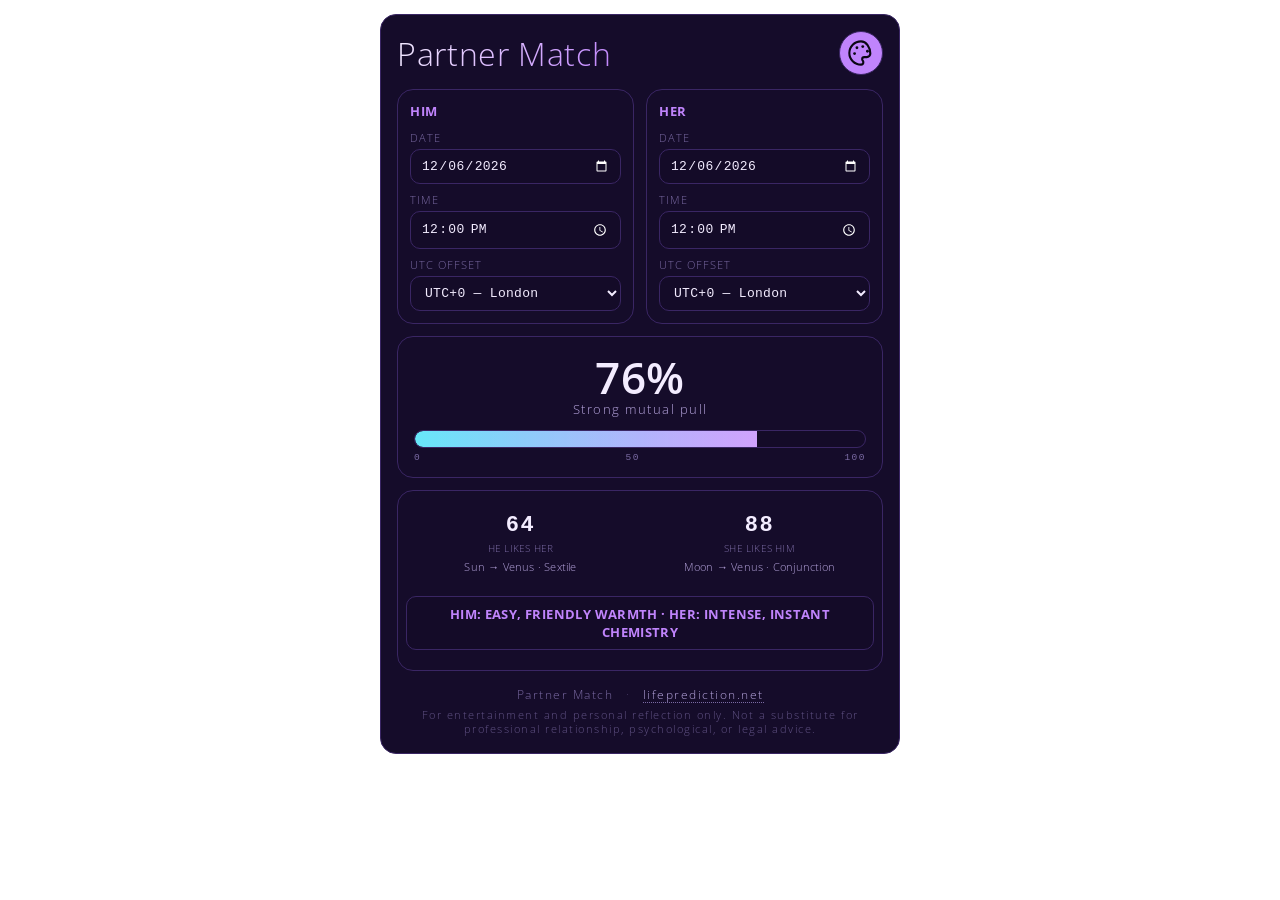
==== partner-match.html @ 5472e733 "Add files via upload" ====
<!doctype html>
<html lang="en">
<head>
<meta charset="utf-8">
<meta name="viewport" content="width=device-width, initial-scale=1">
<title>Partner Match</title>

<!-- Shared Pluto visual system, per STYLE-GUIDE.md -->
<link rel="preconnect" href="https://fonts.googleapis.com">
<link href="https://fonts.googleapis.com/css2?family=Open+Sans:wght@300;400;600&display=swap" rel="stylesheet">
<link rel="stylesheet" href="https://sanjupaison.github.io/pluto-phases-meter/pluto-style.css">

<style>
  /* ---- widget-specific bits not covered by pluto-style.css ---- */
  .pm-row{ display:flex; gap:10px; margin-bottom:8px; }
  .pm-row:last-child{ margin-bottom:0; }
  .pm-field{ flex:1; min-width:0; }
  .pm-field label{
    display:block; font-size:11px; color:var(--text-faint);
    text-transform:uppercase; letter-spacing:1px; margin-bottom:4px;
  }
  .pm-field input[type="date"], .pm-field input[type="time"], .pm-field select{
    width:100%; font-family:var(--font-mono); font-size:13px; letter-spacing:.3px;
    padding:8px 10px; border:1px solid var(--card-border); border-radius:var(--radius-sm);
    background:var(--bg-1); color:var(--text-hi); color-scheme:dark;
  }
  .pm-field input:focus, .pm-field select:focus{ outline:2px solid var(--accent); outline-offset:1px; }
  .pm-person-label{
    font-size:13px; font-weight:700; letter-spacing:.5px; color:var(--accent);
    text-transform:uppercase; margin:0 0 10px;
  }
  .pm-two-col{ display:grid; grid-template-columns:1fr 1fr; gap:12px; }
  @media (max-width:420px){ .pm-two-col{ grid-template-columns:1fr; } }

  .pm-bd-grid{ display:grid; grid-template-columns:1fr 1fr; gap:10px; }
  .pm-bd-grid .bd-item{ padding:10px 6px; }
  .pm-bd-grid .bd-num{ font-size:22px; }
  .pm-bd-grid .bd-label{ font-size:9.5px; margin-top:4px; }
  .pm-bd-sub{ font-size:11px; color:var(--text-lo); margin-top:4px; letter-spacing:.2px; }

  .pm-error{
    margin-top:8px; padding:8px 12px; border-radius:var(--radius-sm); font-size:12.5px;
    background:var(--bg-1); color:var(--text-lo); border:1px solid var(--card-border); text-align:center;
  }
</style>
</head>
<body data-theme="space">

<div class="app" id="pm-root">

  <header>
    <div class="title-block"><h1>Partner Match</h1></div>
    <div class="header-right">
      <button type="button" class="header-refresh-btn" id="pm-theme-btn" title="Change theme" aria-label="Change theme">
        <svg viewBox="0 0 24 24" fill="none" stroke="currentColor" stroke-width="1.8" stroke-linecap="round" stroke-linejoin="round">
          <circle cx="13.5" cy="6.5" r="1.2" fill="currentColor" stroke="none"/>
          <circle cx="17.5" cy="10.5" r="1.2" fill="currentColor" stroke="none"/>
          <circle cx="8.5" cy="7.5" r="1.2" fill="currentColor" stroke="none"/>
          <circle cx="6.5" cy="12.5" r="1.2" fill="currentColor" stroke="none"/>
          <path d="M12 2a10 10 0 1 0 0 20c1.4 0 2-1 2-2 0-.6-.2-1-.5-1.4-.3-.4-.5-.8-.5-1.3 0-1 .8-1.8 1.8-1.8H17a3 3 0 0 0 3-3c0-5.5-3.6-10.5-8-10.5z"/>
        </svg>
      </button>
    </div>
  </header>

  <!-- theme picker -->
  <div class="collapsible-panel" id="pm-theme-panel">
    <div class="theme-grid">
      <button type="button" class="theme-swatch" data-theme="space" style="--dot-color:#c084fc" title="Space"></button>
      <button type="button" class="theme-swatch" data-theme="dashboard" style="--dot-color:#7dd3fc" title="Dashboard"></button>
      <button type="button" class="theme-swatch" data-theme="celestial" style="--dot-color:#e7c368" title="Celestial"></button>
      <button type="button" class="theme-swatch" data-theme="synth" style="--dot-color:#ff5fc4" title="Synth"></button>
    </div>
  </div>

  <!-- birth details -->
  <div class="pm-two-col">
    <div class="zodiac-card">
      <p class="pm-person-label">Him</p>
      <div class="pm-row">
        <div class="pm-field">
          <label for="pm-m-date">Date</label>
          <input type="date" id="pm-m-date" min="1900-01-01" max="2060-12-31">
        </div>
      </div>
      <div class="pm-row">
        <div class="pm-field">
          <label for="pm-m-time">Time</label>
          <input type="time" id="pm-m-time">
        </div>
      </div>
      <div class="pm-row">
        <div class="pm-field">
          <label for="pm-m-utc">UTC offset</label>
          <select id="pm-m-utc"></select>
        </div>
      </div>
    </div>

    <div class="zodiac-card">
      <p class="pm-person-label">Her</p>
      <div class="pm-row">
        <div class="pm-field">
          <label for="pm-f-date">Date</label>
          <input type="date" id="pm-f-date" min="1900-01-01" max="2060-12-31">
        </div>
      </div>
      <div class="pm-row">
        <div class="pm-field">
          <label for="pm-f-time">Time</label>
          <input type="time" id="pm-f-time">
        </div>
      </div>
      <div class="pm-row">
        <div class="pm-field">
          <label for="pm-f-utc">UTC offset</label>
          <select id="pm-f-utc"></select>
        </div>
      </div>
    </div>
  </div>

  <div class="pm-error" id="pm-error" style="display:none;"></div>

  <!-- overall meter -->
  <div class="meter-card">
    <div class="meter-pct" id="pm-pct">--%</div>
    <div class="meter-status" id="pm-status">Enter both birth times to see a reading</div>
    <div class="meter-track">
      <div class="meter-fill" id="pm-fill" style="background:linear-gradient(90deg, var(--accent-2), var(--accent));"></div>
    </div>
    <div class="meter-scale"><span>0</span><span>50</span><span>100</span></div>
  </div>

  <!-- breakdown -->
  <div class="breakdown-card">
    <div class="pm-bd-grid">
      <div class="bd-item" id="pm-bd-1">
        <div class="bd-num">--</div>
        <div class="bd-label">He likes her</div>
        <div class="pm-bd-sub" id="pm-bd-1-sub">Sun &middot; Venus</div>
      </div>
      <div class="bd-item" id="pm-bd-2">
        <div class="bd-num">--</div>
        <div class="bd-label">She likes him</div>
        <div class="pm-bd-sub" id="pm-bd-2-sub">Moon &middot; Venus</div>
      </div>
    </div>
    <div class="hint-box" id="pm-hint" style="margin-top:10px;">Fill in both birth times</div>
  </div>

  <footer>
    <span>Partner Match</span>
    <span class="sep">&middot;</span>
    <a href="https://lifeprediction.net" target="_blank" rel="noopener">lifeprediction.net</a>
    <div class="disclaimer-line">For entertainment and personal reflection only. Not a substitute for professional relationship, psychological, or legal advice.</div>
  </footer>

</div>

<script>
(function () {
  "use strict";

  /* ===================================================================
     Astronomy — same low-precision formulas as astro-engine.js
     (Julian Day, Sun, Moon, and Venus geocentric ecliptic longitude).
     Only Sun/Moon/Venus are needed here, so outer planets, the
     ascendant, and location input are omitted entirely.
     =================================================================== */
  function toRad(d){ return d * Math.PI / 180; }
  function toDeg(r){ return r * 180 / Math.PI; }
  function norm360(x){ x = x % 360; if (x < 0) x += 360; return x; }

  function julianDay(y, m, d, hourUT) {
    if (m <= 2) { y -= 1; m += 12; }
    var A = Math.floor(y / 100);
    var B = 2 - A + Math.floor(A / 4);
    var JD0 = Math.floor(365.25 * (y + 4716)) + Math.floor(30.6001 * (m + 1)) + d + B - 1524.5;
    return JD0 + hourUT / 24;
  }

  function sunLongitude(jd) {
    var T = (jd - 2451545.0) / 36525;
    var L0 = norm360(280.46646 + 36000.76983 * T + 0.0003032 * T * T);
    var M = norm360(357.52911 + 35999.05029 * T - 0.0001537 * T * T);
    var Mr = toRad(M);
    var C = (1.914602 - 0.004817 * T - 0.000014 * T * T) * Math.sin(Mr)
      + (0.019993 - 0.000101 * T) * Math.sin(2 * Mr)
      + 0.000289 * Math.sin(3 * Mr);
    return norm360(L0 + C);
  }

  function moonLongitude(jd) {
    var T = (jd - 2451545.0) / 36525;
    var Lp = norm360(218.3164477 + 481267.88123421 * T);
    var D = norm360(297.8501921 + 445267.1114034 * T);
    var M = norm360(357.5291092 + 35999.0502909 * T);
    var Mp = norm360(134.9633964 + 477198.8675055 * T);
    var F = norm360(93.2720950 + 483202.0175233 * T);
    var Dr = toRad(D), Mr = toRad(M), Mpr = toRad(Mp), Fr = toRad(F);
    var dl = 6.289 * Math.sin(Mpr)
      - 1.274 * Math.sin(2 * Dr - Mpr)
      + 0.658 * Math.sin(2 * Dr)
      - 0.186 * Math.sin(Mr)
      - 0.059 * Math.sin(2 * Dr - 2 * Mpr)
      - 0.057 * Math.sin(2 * Dr - Mr - Mpr)
      + 0.053 * Math.sin(2 * Dr + Mpr)
      + 0.046 * Math.sin(2 * Dr - Mr)
      + 0.041 * Math.sin(Mpr - Mr)
      - 0.035 * Math.sin(Dr)
      - 0.031 * Math.sin(Mpr + Mr)
      - 0.015 * Math.sin(2 * Fr - 2 * Dr)
      + 0.011 * Math.sin(Mpr - 4 * Dr);
    return norm360(Lp + dl);
  }

  var ELEMENTS = {
    venus: { a: [0.72333566, 0.00000390], e: [0.00677672, -0.00004107], I: [3.39467605, -0.00078890], L: [181.97909950, 58517.81538729], peri: [131.60246718, 0.00268329], node: [76.67984255, -0.27769418] },
    earth: { a: [1.00000261, 0.00000562], e: [0.01671123, -0.00004392], I: [-0.00001531, -0.01294668], L: [100.46457166, 35999.37244981], peri: [102.93768193, 0.32327364], node: [0.0, 0.0] }
  };

  function keplerSolve(Mdeg, e) {
    var M = Mdeg % 360; if (M > 180) M -= 360; if (M < -180) M += 360;
    var Mrad = toRad(M);
    var E = Mrad;
    for (var i = 0; i < 12; i++) {
      var dE = (E - e * Math.sin(E) - Mrad) / (1 - e * Math.cos(E));
      E -= dE;
      if (Math.abs(dE) < 1e-9) break;
    }
    return E;
  }

  function heliocentricXYZ(elem, T) {
    var a = elem.a[0] + elem.a[1] * T;
    var e = elem.e[0] + elem.e[1] * T;
    var I = toRad(elem.I[0] + elem.I[1] * T);
    var L = norm360(elem.L[0] + elem.L[1] * T);
    var peri = norm360(elem.peri[0] + elem.peri[1] * T);
    var node = norm360(elem.node[0] + elem.node[1] * T);
    var w = toRad(norm360(peri - node));
    var Om = toRad(node);
    var M = norm360(L - peri);
    var E = keplerSolve(M, e);
    var xp = a * (Math.cos(E) - e);
    var yp = a * Math.sqrt(1 - e * e) * Math.sin(E);
    var cw = Math.cos(w), sw = Math.sin(w), cO = Math.cos(Om), sO = Math.sin(Om), cI = Math.cos(I), sI = Math.sin(I);
    var x = (cw * cO - sw * sO * cI) * xp + (-sw * cO - cw * sO * cI) * yp;
    var y = (cw * sO + sw * cO * cI) * xp + (-sw * sO + cw * cO * cI) * yp;
    return { x: x, y: y };
  }

  function venusLongitude(jd) {
    var T = (jd - 2451545.0) / 36525;
    var p = heliocentricXYZ(ELEMENTS.venus, T);
    var e = heliocentricXYZ(ELEMENTS.earth, T);
    var x = p.x - e.x, y = p.y - e.y;
    var lon = toDeg(Math.atan2(y, x));
    lon += 1.3970 * T;
    return norm360(lon);
  }

  function angularDiff(a, b) {
    var d = Math.abs(a - b) % 360;
    if (d > 180) d = 360 - d;
    return d;
  }

  /* ===================================================================
     Aspect scoring — Conjunct 100, Sextile 50, Square 0, Trine 75,
     Opposite 0, linearly ramped between each anchor angle.
     =================================================================== */
  var ANCHORS = [
    { angle: 0,   pct: 100, name: "Conjunction" },
    { angle: 60,  pct: 50,  name: "Sextile" },
    { angle: 90,  pct: 0,   name: "Square" },
    { angle: 120, pct: 75,  name: "Trine" },
    { angle: 180, pct: 0,   name: "Opposition" }
  ];
  // midpoints between anchor angles, used to label a diff with its
  // nearest named aspect for display purposes
  var LABEL_BOUNDS = [30, 75, 105, 150];

  function aspectPercent(diff) {
    for (var i = 0; i < ANCHORS.length - 1; i++) {
      var a = ANCHORS[i], b = ANCHORS[i + 1];
      if (diff >= a.angle && diff <= b.angle) {
        var t = (diff - a.angle) / (b.angle - a.angle);
        return a.pct + t * (b.pct - a.pct);
      }
    }
    return 0;
  }

  function aspectLabel(diff) {
    if (diff < LABEL_BOUNDS[0]) return ANCHORS[0].name;
    if (diff < LABEL_BOUNDS[1]) return ANCHORS[1].name;
    if (diff < LABEL_BOUNDS[2]) return ANCHORS[2].name;
    if (diff < LABEL_BOUNDS[3]) return ANCHORS[3].name;
    return ANCHORS[4].name;
  }

  var ASPECT_BLURB = {
    Conjunction: "intense, instant chemistry",
    Sextile: "easy, friendly warmth",
    Square: "friction and tension",
    Trine: "natural, flowing harmony",
    Opposition: "magnetic but polarizing pull"
  };

  /* ===================================================================
     UI wiring
     =================================================================== */
  var OFFSETS = [
    { v: -12, city: "Baker Island" }, { v: -11, city: "Pago Pago" }, { v: -10, city: "Honolulu" },
    { v: -9.5, city: "Marquesas Islands" }, { v: -9, city: "Anchorage" }, { v: -8, city: "Los Angeles" },
    { v: -7, city: "Denver" }, { v: -6, city: "Chicago" }, { v: -5, city: "New York" },
    { v: -4.5, city: "Caracas (historic)" }, { v: -4, city: "Santiago" }, { v: -3.5, city: "St. John's" },
    { v: -3, city: "S\u00e3o Paulo" }, { v: -2, city: "South Georgia" }, { v: -1, city: "Azores" },
    { v: 0, city: "London" }, { v: 1, city: "Paris" }, { v: 2, city: "Cairo" }, { v: 3, city: "Istanbul" },
    { v: 3.5, city: "Tehran" }, { v: 4, city: "Dubai" }, { v: 4.5, city: "Kabul" }, { v: 5, city: "Karachi" },
    { v: 5.5, city: "Delhi" }, { v: 5.75, city: "Kathmandu" }, { v: 6, city: "Dhaka" }, { v: 6.5, city: "Yangon" },
    { v: 7, city: "Bangkok" }, { v: 8, city: "Hong Kong" }, { v: 8.75, city: "Eucla" }, { v: 9, city: "Tokyo" },
    { v: 9.5, city: "Adelaide" }, { v: 10, city: "Sydney" }, { v: 10.5, city: "Lord Howe Island" },
    { v: 11, city: "Honiara" }, { v: 12, city: "Auckland" }, { v: 12.75, city: "Chatham Islands" },
    { v: 13, city: "Apia" }, { v: 14, city: "Kiritimati" }
  ];

  var mDate = document.getElementById("pm-m-date");
  var mTime = document.getElementById("pm-m-time");
  var mUtc = document.getElementById("pm-m-utc");
  var fDate = document.getElementById("pm-f-date");
  var fTime = document.getElementById("pm-f-time");
  var fUtc = document.getElementById("pm-f-utc");
  var errorEl = document.getElementById("pm-error");
  var pctEl = document.getElementById("pm-pct");
  var statusEl = document.getElementById("pm-status");
  var fillEl = document.getElementById("pm-fill");
  var bd1 = document.getElementById("pm-bd-1");
  var bd2 = document.getElementById("pm-bd-2");
  var bd1sub = document.getElementById("pm-bd-1-sub");
  var bd2sub = document.getElementById("pm-bd-2-sub");
  var hintEl = document.getElementById("pm-hint");

  var now = new Date();
  function pad(n) { return n < 10 ? "0" + n : "" + n; }
  var todayStr = now.getFullYear() + "-" + pad(now.getMonth() + 1) + "-" + pad(now.getDate());
  var localOffset = -now.getTimezoneOffset() / 60;
  var closestOffset = OFFSETS.reduce(function (a, b) {
    return Math.abs(b.v - localOffset) < Math.abs(a.v - localOffset) ? b : a;
  }).v;

  [mUtc, fUtc].forEach(function (sel) {
    OFFSETS.forEach(function (o) {
      var opt = document.createElement("option");
      opt.value = o.v;
      opt.textContent = "UTC" + (o.v >= 0 ? "+" : "") + o.v + " \u2014 " + o.city;
      if (o.v === closestOffset) opt.selected = true;
      sel.appendChild(opt);
    });
  });
  mDate.value = todayStr; fDate.value = todayStr;
  mTime.value = "12:00"; fTime.value = "12:00";

  function showError(msg) { errorEl.textContent = msg; errorEl.style.display = "block"; }
  function clearError() { errorEl.style.display = "none"; errorEl.textContent = ""; }

  function jdFor(dateVal, timeVal, utcOffset) {
    var bParts = dateVal.split("-").map(Number);
    var tParts = timeVal.split(":").map(Number);
    var utHour = tParts[0] + tParts[1] / 60 - utcOffset;
    return julianDay(bParts[0], bParts[1], bParts[2], utHour);
  }

  function renderBdItem(el, subEl, pct, label, subtext) {
    el.querySelector(".bd-num").textContent = Math.round(pct);
    subEl.textContent = subtext + " \u00b7 " + label;
    el.classList.toggle("penalty", pct < 25);
  }

  function tryCompute() {
    clearError();
    if (!mDate.value || !mTime.value || !fDate.value || !fTime.value) {
      statusEl.textContent = "Enter both birth times to see a reading";
      return;
    }
    try {
      var jdM = jdFor(mDate.value, mTime.value, parseFloat(mUtc.value));
      var jdF = jdFor(fDate.value, fTime.value, parseFloat(fUtc.value));

      var maleSun = sunLongitude(jdM);
      var maleVenus = venusLongitude(jdM);
      var femaleMoon = moonLongitude(jdF);
      var femaleVenus = venusLongitude(jdF);

      var diffHeLikesHer = angularDiff(maleSun, femaleVenus);
      var pctHeLikesHer = aspectPercent(diffHeLikesHer);
      var labelHeLikesHer = aspectLabel(diffHeLikesHer);

      var diffSheLikesHim = angularDiff(femaleMoon, maleVenus);
      var pctSheLikesHim = aspectPercent(diffSheLikesHim);
      var labelSheLikesHim = aspectLabel(diffSheLikesHim);

      var overall = Math.round((pctHeLikesHer + pctSheLikesHim) / 2);

      pctEl.textContent = overall + "%";
      fillEl.style.width = overall + "%";

      var statusWord = overall >= 70 ? "Strong mutual pull"
        : overall >= 40 ? "Mixed, workable signals"
        : "Real friction to navigate";
      statusEl.textContent = statusWord;

      renderBdItem(bd1, bd1sub, pctHeLikesHer, labelHeLikesHer, "Sun \u2192 Venus");
      renderBdItem(bd2, bd2sub, pctSheLikesHim, labelSheLikesHim, "Moon \u2192 Venus");

      hintEl.textContent = "Him: " + ASPECT_BLURB[labelHeLikesHer] + "  \u00b7  Her: " + ASPECT_BLURB[labelSheLikesHim];
    } catch (err) {
      showError(err.message || "Something went wrong computing this reading.");
    }
  }

  [mDate, mTime, mUtc, fDate, fTime, fUtc].forEach(function (el) {
    el.addEventListener("change", tryCompute);
  });

  // theme picker
  var themeBtn = document.getElementById("pm-theme-btn");
  var themePanel = document.getElementById("pm-theme-panel");
  var swatches = document.querySelectorAll(".theme-swatch");
  themeBtn.addEventListener("click", function () {
    themePanel.classList.toggle("open");
  });
  function setTheme(t) {
    document.body.setAttribute("data-theme", t);
    swatches.forEach(function (s) { s.classList.toggle("active", s.getAttribute("data-theme") === t); });
  }
  swatches.forEach(function (s) {
    s.addEventListener("click", function () { setTheme(s.getAttribute("data-theme")); });
  });
  setTheme("space");

  tryCompute();
})();
</script>
</body>
</html>
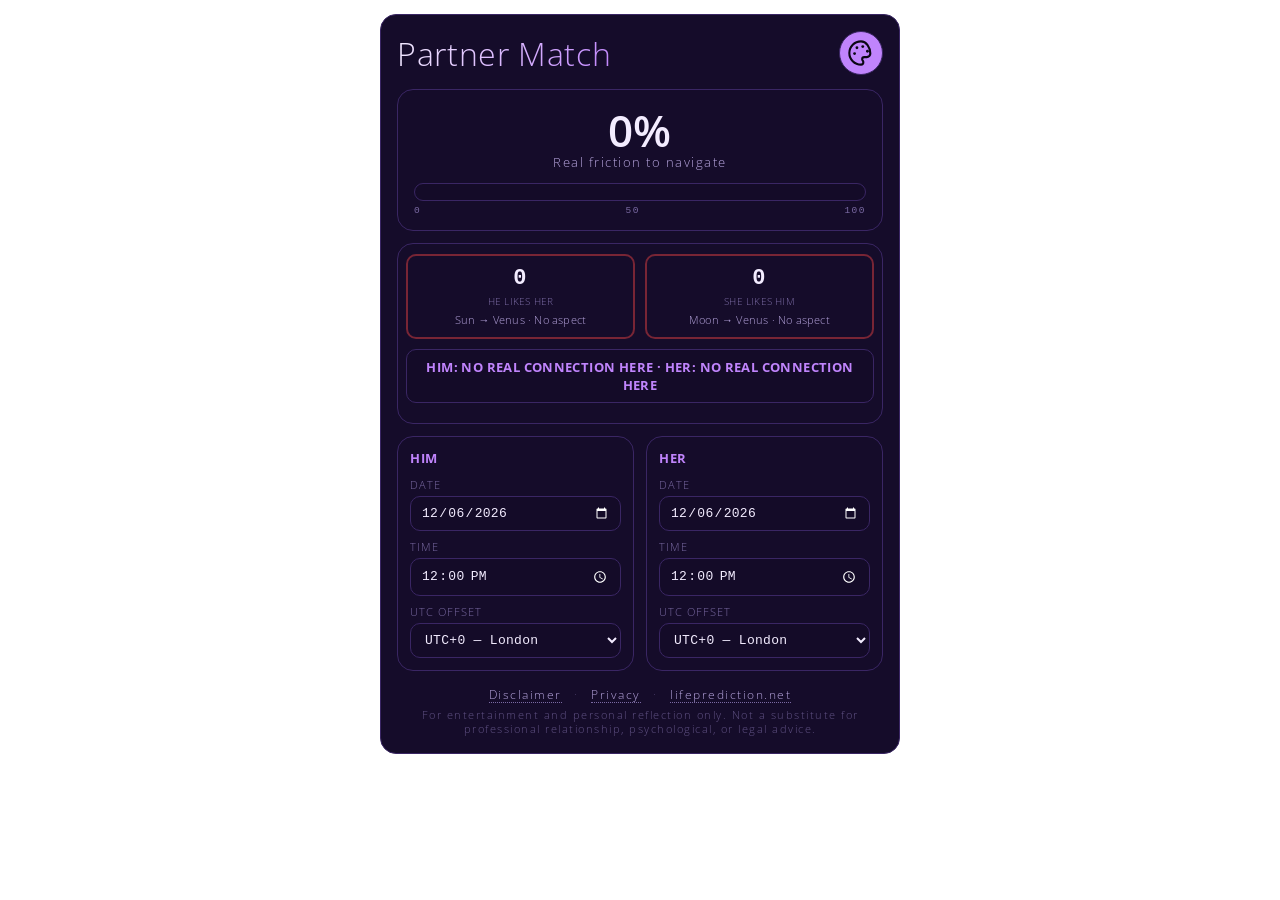
==== commit bfd34f88: "Add files via upload" ====
--- a/partner-match.html
+++ b/partner-match.html
@@ -73,53 +73,6 @@
     </div>
   </div>
 
-  <!-- birth details -->
-  <div class="pm-two-col">
-    <div class="zodiac-card">
-      <p class="pm-person-label">Him</p>
-      <div class="pm-row">
-        <div class="pm-field">
-          <label for="pm-m-date">Date</label>
-          <input type="date" id="pm-m-date" min="1900-01-01" max="2060-12-31">
-        </div>
-      </div>
-      <div class="pm-row">
-        <div class="pm-field">
-          <label for="pm-m-time">Time</label>
-          <input type="time" id="pm-m-time">
-        </div>
-      </div>
-      <div class="pm-row">
-        <div class="pm-field">
-          <label for="pm-m-utc">UTC offset</label>
-          <select id="pm-m-utc"></select>
-        </div>
-      </div>
-    </div>
-
-    <div class="zodiac-card">
-      <p class="pm-person-label">Her</p>
-      <div class="pm-row">
-        <div class="pm-field">
-          <label for="pm-f-date">Date</label>
-          <input type="date" id="pm-f-date" min="1900-01-01" max="2060-12-31">
-        </div>
-      </div>
-      <div class="pm-row">
-        <div class="pm-field">
-          <label for="pm-f-time">Time</label>
-          <input type="time" id="pm-f-time">
-        </div>
-      </div>
-      <div class="pm-row">
-        <div class="pm-field">
-          <label for="pm-f-utc">UTC offset</label>
-          <select id="pm-f-utc"></select>
-        </div>
-      </div>
-    </div>
-  </div>
-
   <div class="pm-error" id="pm-error" style="display:none;"></div>
 
   <!-- overall meter -->
@@ -149,8 +102,57 @@
     <div class="hint-box" id="pm-hint" style="margin-top:10px;">Fill in both birth times</div>
   </div>
 
+  <!-- birth details -->
+  <div class="pm-two-col">
+    <div class="zodiac-card">
+      <p class="pm-person-label">Him</p>
+      <div class="pm-row">
+        <div class="pm-field">
+          <label for="pm-m-date">Date</label>
+          <input type="date" id="pm-m-date" min="1900-01-01" max="2060-12-31">
+        </div>
+      </div>
+      <div class="pm-row">
+        <div class="pm-field">
+          <label for="pm-m-time">Time</label>
+          <input type="time" id="pm-m-time">
+        </div>
+      </div>
+      <div class="pm-row">
+        <div class="pm-field">
+          <label for="pm-m-utc">UTC offset</label>
+          <select id="pm-m-utc"></select>
+        </div>
+      </div>
+    </div>
+
+    <div class="zodiac-card">
+      <p class="pm-person-label">Her</p>
+      <div class="pm-row">
+        <div class="pm-field">
+          <label for="pm-f-date">Date</label>
+          <input type="date" id="pm-f-date" min="1900-01-01" max="2060-12-31">
+        </div>
+      </div>
+      <div class="pm-row">
+        <div class="pm-field">
+          <label for="pm-f-time">Time</label>
+          <input type="time" id="pm-f-time">
+        </div>
+      </div>
+      <div class="pm-row">
+        <div class="pm-field">
+          <label for="pm-f-utc">UTC offset</label>
+          <select id="pm-f-utc"></select>
+        </div>
+      </div>
+    </div>
+  </div>
+
   <footer>
-    <span>Partner Match</span>
+    <a href="partner-match-disclaimer.html" target="_blank" rel="noopener">Disclaimer</a>
+    <span class="sep">&middot;</span>
+    <a href="partner-match-privacy.html" target="_blank" rel="noopener">Privacy</a>
     <span class="sep">&middot;</span>
     <a href="https://lifeprediction.net" target="_blank" rel="noopener">lifeprediction.net</a>
     <div class="disclaimer-line">For entertainment and personal reflection only. Not a substitute for professional relationship, psychological, or legal advice.</div>
@@ -269,36 +271,32 @@
 
   /* ===================================================================
      Aspect scoring — Conjunct 100, Sextile 50, Square 0, Trine 75,
-     Opposite 0, linearly ramped between each anchor angle.
+     Opposite 0. Each aspect only applies within a 4° orb of its exact
+     angle: match starts at the aspect's base percentage at 0° delta
+     and decreases linearly, degree for degree, to 0% at a 4° delta.
+     Outside every orb (more than 4° from all five angles), the pairing
+     scores a flat 0% — there's no aspect at all to base a score on.
      =================================================================== */
-  var ANCHORS = [
-    { angle: 0,   pct: 100, name: "Conjunction" },
-    { angle: 60,  pct: 50,  name: "Sextile" },
-    { angle: 90,  pct: 0,   name: "Square" },
-    { angle: 120, pct: 75,  name: "Trine" },
-    { angle: 180, pct: 0,   name: "Opposition" }
+  var ORB = 4;
+  var ASPECTS = [
+    { angle: 0,   base: 100, name: "Conjunction" },
+    { angle: 60,  base: 50,  name: "Sextile" },
+    { angle: 90,  base: 0,   name: "Square" },
+    { angle: 120, base: 75,  name: "Trine" },
+    { angle: 180, base: 0,   name: "Opposition" }
   ];
-  // midpoints between anchor angles, used to label a diff with its
-  // nearest named aspect for display purposes
-  var LABEL_BOUNDS = [30, 75, 105, 150];
-
-  function aspectPercent(diff) {
-    for (var i = 0; i < ANCHORS.length - 1; i++) {
-      var a = ANCHORS[i], b = ANCHORS[i + 1];
-      if (diff >= a.angle && diff <= b.angle) {
-        var t = (diff - a.angle) / (b.angle - a.angle);
-        return a.pct + t * (b.pct - a.pct);
+
+  function aspectResult(diff) {
+    var best = null;
+    ASPECTS.forEach(function (a) {
+      var delta = Math.abs(diff - a.angle);
+      if (delta <= ORB) {
+        var pct = a.base * (1 - delta / ORB);
+        if (!best || pct > best.pct) best = { name: a.name, pct: pct, delta: delta };
       }
-    }
-    return 0;
-  }
-
-  function aspectLabel(diff) {
-    if (diff < LABEL_BOUNDS[0]) return ANCHORS[0].name;
-    if (diff < LABEL_BOUNDS[1]) return ANCHORS[1].name;
-    if (diff < LABEL_BOUNDS[2]) return ANCHORS[2].name;
-    if (diff < LABEL_BOUNDS[3]) return ANCHORS[3].name;
-    return ANCHORS[4].name;
+    });
+    if (!best) return { name: "No aspect", pct: 0, delta: null };
+    return best;
   }
 
   var ASPECT_BLURB = {
@@ -306,7 +304,8 @@
     Sextile: "easy, friendly warmth",
     Square: "friction and tension",
     Trine: "natural, flowing harmony",
-    Opposition: "magnetic but polarizing pull"
+    Opposition: "magnetic but polarizing pull",
+    "No aspect": "no real connection here"
   };
 
   /* ===================================================================
@@ -395,12 +394,14 @@
       var femaleVenus = venusLongitude(jdF);
 
       var diffHeLikesHer = angularDiff(maleSun, femaleVenus);
-      var pctHeLikesHer = aspectPercent(diffHeLikesHer);
-      var labelHeLikesHer = aspectLabel(diffHeLikesHer);
+      var resultHeLikesHer = aspectResult(diffHeLikesHer);
+      var pctHeLikesHer = resultHeLikesHer.pct;
+      var labelHeLikesHer = resultHeLikesHer.name;
 
       var diffSheLikesHim = angularDiff(femaleMoon, maleVenus);
-      var pctSheLikesHim = aspectPercent(diffSheLikesHim);
-      var labelSheLikesHim = aspectLabel(diffSheLikesHim);
+      var resultSheLikesHim = aspectResult(diffSheLikesHim);
+      var pctSheLikesHim = resultSheLikesHim.pct;
+      var labelSheLikesHim = resultSheLikesHim.name;
 
       var overall = Math.round((pctHeLikesHer + pctSheLikesHim) / 2);
 
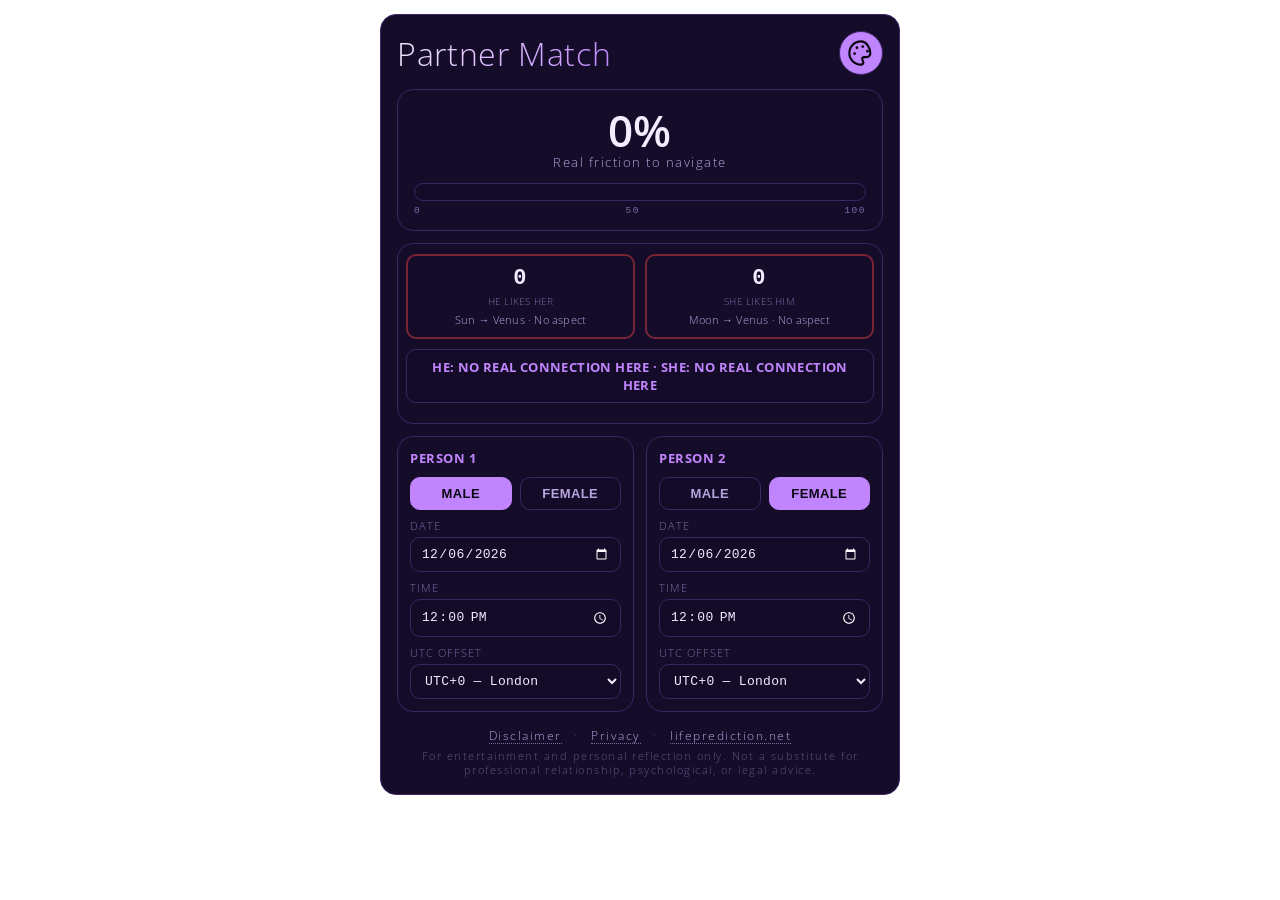
==== commit 66b33642: "Add files via upload" ====
--- a/partner-match.html
+++ b/partner-match.html
@@ -90,12 +90,12 @@
     <div class="pm-bd-grid">
       <div class="bd-item" id="pm-bd-1">
         <div class="bd-num">--</div>
-        <div class="bd-label">He likes her</div>
+        <div class="bd-label" id="pm-bd-1-label">Person 1 likes Person 2</div>
         <div class="pm-bd-sub" id="pm-bd-1-sub">Sun &middot; Venus</div>
       </div>
       <div class="bd-item" id="pm-bd-2">
         <div class="bd-num">--</div>
-        <div class="bd-label">She likes him</div>
+        <div class="bd-label" id="pm-bd-2-label">Person 2 likes Person 1</div>
         <div class="pm-bd-sub" id="pm-bd-2-sub">Moon &middot; Venus</div>
       </div>
     </div>
@@ -105,45 +105,53 @@
   <!-- birth details -->
   <div class="pm-two-col">
     <div class="zodiac-card">
-      <p class="pm-person-label">Him</p>
+      <p class="pm-person-label">Person 1</p>
+      <div class="gender-row">
+        <button type="button" class="toggle-btn pm-gender-btn active" data-person="1" data-gender="male">Male</button>
+        <button type="button" class="toggle-btn pm-gender-btn" data-person="1" data-gender="female">Female</button>
+      </div>
       <div class="pm-row">
         <div class="pm-field">
-          <label for="pm-m-date">Date</label>
-          <input type="date" id="pm-m-date" min="1900-01-01" max="2060-12-31">
+          <label for="pm-p1-date">Date</label>
+          <input type="date" id="pm-p1-date" min="1900-01-01" max="2060-12-31">
         </div>
       </div>
       <div class="pm-row">
         <div class="pm-field">
-          <label for="pm-m-time">Time</label>
-          <input type="time" id="pm-m-time">
+          <label for="pm-p1-time">Time</label>
+          <input type="time" id="pm-p1-time">
         </div>
       </div>
       <div class="pm-row">
         <div class="pm-field">
-          <label for="pm-m-utc">UTC offset</label>
-          <select id="pm-m-utc"></select>
+          <label for="pm-p1-utc">UTC offset</label>
+          <select id="pm-p1-utc"></select>
         </div>
       </div>
     </div>
 
     <div class="zodiac-card">
-      <p class="pm-person-label">Her</p>
+      <p class="pm-person-label">Person 2</p>
+      <div class="gender-row">
+        <button type="button" class="toggle-btn pm-gender-btn" data-person="2" data-gender="male">Male</button>
+        <button type="button" class="toggle-btn pm-gender-btn active" data-person="2" data-gender="female">Female</button>
+      </div>
       <div class="pm-row">
         <div class="pm-field">
-          <label for="pm-f-date">Date</label>
-          <input type="date" id="pm-f-date" min="1900-01-01" max="2060-12-31">
+          <label for="pm-p2-date">Date</label>
+          <input type="date" id="pm-p2-date" min="1900-01-01" max="2060-12-31">
         </div>
       </div>
       <div class="pm-row">
         <div class="pm-field">
-          <label for="pm-f-time">Time</label>
-          <input type="time" id="pm-f-time">
+          <label for="pm-p2-time">Time</label>
+          <input type="time" id="pm-p2-time">
         </div>
       </div>
       <div class="pm-row">
         <div class="pm-field">
-          <label for="pm-f-utc">UTC offset</label>
-          <select id="pm-f-utc"></select>
+          <label for="pm-p2-utc">UTC offset</label>
+          <select id="pm-p2-utc"></select>
         </div>
       </div>
     </div>
@@ -165,10 +173,11 @@
   "use strict";
 
   /* ===================================================================
-     Astronomy — same low-precision formulas as astro-engine.js
-     (Julian Day, Sun, Moon, and Venus geocentric ecliptic longitude).
-     Only Sun/Moon/Venus are needed here, so outer planets, the
-     ascendant, and location input are omitted entirely.
+     Astronomy — Julian Day, Sun, Moon, and Venus geocentric ecliptic
+     longitude. Only these three bodies are needed here, so outer
+     planets, the ascendant, and location input are omitted entirely.
+     Verified against a professional ephemeris (Astro-Seek) to within
+     about 1.5 arcminutes for all three bodies.
      =================================================================== */
   function toRad(d){ return d * Math.PI / 180; }
   function toDeg(r){ return r * 180 / Math.PI; }
@@ -190,31 +199,50 @@
     var C = (1.914602 - 0.004817 * T - 0.000014 * T * T) * Math.sin(Mr)
       + (0.019993 - 0.000101 * T) * Math.sin(2 * Mr)
       + 0.000289 * Math.sin(3 * Mr);
-    return norm360(L0 + C);
+    var trueLong = L0 + C;
+    // Small nutation + aberration correction for apparent (vs. mean) longitude.
+    var omega = 125.04 - 1934.136 * T;
+    var apparent = trueLong - 0.00569 - 0.00478 * Math.sin(toRad(omega));
+    return norm360(apparent);
   }
 
   function moonLongitude(jd) {
     var T = (jd - 2451545.0) / 36525;
-    var Lp = norm360(218.3164477 + 481267.88123421 * T);
-    var D = norm360(297.8501921 + 445267.1114034 * T);
-    var M = norm360(357.5291092 + 35999.0502909 * T);
-    var Mp = norm360(134.9633964 + 477198.8675055 * T);
-    var F = norm360(93.2720950 + 483202.0175233 * T);
-    var Dr = toRad(D), Mr = toRad(M), Mpr = toRad(Mp), Fr = toRad(F);
-    var dl = 6.289 * Math.sin(Mpr)
-      - 1.274 * Math.sin(2 * Dr - Mpr)
-      + 0.658 * Math.sin(2 * Dr)
-      - 0.186 * Math.sin(Mr)
-      - 0.059 * Math.sin(2 * Dr - 2 * Mpr)
-      - 0.057 * Math.sin(2 * Dr - Mr - Mpr)
-      + 0.053 * Math.sin(2 * Dr + Mpr)
-      + 0.046 * Math.sin(2 * Dr - Mr)
-      + 0.041 * Math.sin(Mpr - Mr)
-      - 0.035 * Math.sin(Dr)
-      - 0.031 * Math.sin(Mpr + Mr)
-      - 0.015 * Math.sin(2 * Fr - 2 * Dr)
-      + 0.011 * Math.sin(Mpr - 4 * Dr);
-    return norm360(Lp + dl);
+    // Moon's mean longitude, mean elongation from Sun, Sun's mean anomaly,
+    // Moon's mean anomaly, Moon's argument of latitude — carried to T^2.
+    var Lp = norm360(218.3164477 + 481267.88123421 * T - 0.0015786 * T * T);
+    var D  = norm360(297.8501921 + 445267.1114034 * T - 0.0018819 * T * T);
+    var M  = norm360(357.5291092 + 35999.0502909 * T - 0.0001536 * T * T);
+    var Mp = norm360(134.9633964 + 477198.8675055 * T + 0.0087414 * T * T);
+    var F  = norm360(93.2720950 + 483202.0175233 * T - 0.0036539 * T * T);
+
+    // The 25 largest-amplitude longitude terms of the truncated ELP2000/Meeus
+    // lunar theory, each row [D, M, M', F, amplitude in millionths of a degree].
+    var MOON_TERMS = [
+      [0, 0, 1, 0, 6288774], [2, 0, -1, 0, 1274027], [2, 0, 0, 0, 658314],
+      [0, 0, 2, 0, 213618], [0, 1, 0, 0, -185116], [0, 0, 0, 2, -114332],
+      [2, 0, -2, 0, 58793], [2, -1, -1, 0, 57066], [2, 0, 1, 0, 53322],
+      [2, -1, 0, 0, 45758], [0, 1, -1, 0, -40923], [1, 0, 0, 0, -34720],
+      [0, 1, 1, 0, -30383], [2, 0, 0, -2, 15327], [0, 0, 1, 2, -12528],
+      [0, 0, 1, -2, 10980], [4, 0, -1, 0, 10675], [0, 0, 3, 0, 10034],
+      [4, 0, -2, 0, 8548], [2, 1, -1, 0, -7888], [2, 1, 0, 0, -6766],
+      [1, 0, -1, 0, -5163], [1, 1, 0, 0, 4987], [2, -1, 1, 0, 4036],
+      [2, 0, 2, 0, 3994]
+    ];
+    var sumL = 0;
+    for (var i = 0; i < MOON_TERMS.length; i++) {
+      var t4 = MOON_TERMS[i];
+      var arg = t4[0] * D + t4[1] * M + t4[2] * Mp + t4[3] * F;
+      sumL += t4[4] * Math.sin(toRad(arg));
+    }
+    var longitude = Lp + sumL / 1000000.0;
+
+    // Dominant nutation-in-longitude term, tied to the Moon's mean node,
+    // for consistency with the correction already applied to the Sun.
+    var omegaNode = norm360(125.0445479 - 1934.1362891 * T + 0.0020754 * T * T);
+    var nutationDeg = -17.20 * Math.sin(toRad(omegaNode)) / 3600.0;
+
+    return norm360(longitude + nutationDeg);
   }
 
   var ELEMENTS = {
@@ -271,13 +299,13 @@
 
   /* ===================================================================
      Aspect scoring — Conjunct 100, Sextile 50, Square 0, Trine 75,
-     Opposite 0. Each aspect only applies within a 4° orb of its exact
+     Opposite 0. Each aspect only applies within an 8° orb of its exact
      angle: match starts at the aspect's base percentage at 0° delta
-     and decreases linearly, degree for degree, to 0% at a 4° delta.
-     Outside every orb (more than 4° from all five angles), the pairing
+     and decreases linearly, degree for degree, to 0% at an 8° delta.
+     Outside every orb (more than 8° from all five angles), the pairing
      scores a flat 0% — there's no aspect at all to base a score on.
      =================================================================== */
-  var ORB = 4;
+  var ORB = 8;
   var ASPECTS = [
     { angle: 0,   base: 100, name: "Conjunction" },
     { angle: 60,  base: 50,  name: "Sextile" },
@@ -307,6 +335,35 @@
     Opposition: "magnetic but polarizing pull",
     "No aspect": "no real connection here"
   };
+
+  /* ===================================================================
+     Gender-based scoring rule (applies to either person, in either slot):
+       - If a person is Male:   their Sun  is compared to the OTHER person's Venus.
+       - If a person is Female: their Moon is compared to the OTHER person's Venus.
+     Two scores are always computed — one from each person's own point of
+     view — so this naturally covers every combination:
+       Male + Female  -> His Sun vs her Venus, and her Moon vs his Venus
+                          (the classic "he likes her" / "she likes him" pair).
+       Male + Male    -> 1st male's Sun vs 2nd male's Venus, and vice versa.
+       Female + Female-> 1st female's Moon vs 2nd female's Venus, and vice versa.
+     =================================================================== */
+  function selfLongitude(gender, jd) {
+    return gender === "male" ? sunLongitude(jd) : moonLongitude(jd);
+  }
+  function planetLabel(gender) {
+    return gender === "male" ? "Sun \u2192 Venus" : "Moon \u2192 Venus";
+  }
+  function pronounSubject(gender) { return gender === "male" ? "He" : "She"; }
+  function pronounObject(gender) { return gender === "male" ? "him" : "her"; }
+
+  function likesLabel(selfGender, otherGender, selfIndex, otherIndex) {
+    if (selfGender === otherGender) {
+      var noun = selfGender === "male" ? "Male" : "Female";
+      var otherNoun = selfGender === "male" ? "male" : "female";
+      return noun + " " + selfIndex + " likes " + otherNoun + " " + otherIndex;
+    }
+    return pronounSubject(selfGender) + " likes " + pronounObject(otherGender);
+  }
 
   /* ===================================================================
      UI wiring
@@ -326,21 +383,26 @@
     { v: 13, city: "Apia" }, { v: 14, city: "Kiritimati" }
   ];
 
-  var mDate = document.getElementById("pm-m-date");
-  var mTime = document.getElementById("pm-m-time");
-  var mUtc = document.getElementById("pm-m-utc");
-  var fDate = document.getElementById("pm-f-date");
-  var fTime = document.getElementById("pm-f-time");
-  var fUtc = document.getElementById("pm-f-utc");
+  var p1Date = document.getElementById("pm-p1-date");
+  var p1Time = document.getElementById("pm-p1-time");
+  var p1Utc = document.getElementById("pm-p1-utc");
+  var p2Date = document.getElementById("pm-p2-date");
+  var p2Time = document.getElementById("pm-p2-time");
+  var p2Utc = document.getElementById("pm-p2-utc");
   var errorEl = document.getElementById("pm-error");
   var pctEl = document.getElementById("pm-pct");
   var statusEl = document.getElementById("pm-status");
   var fillEl = document.getElementById("pm-fill");
   var bd1 = document.getElementById("pm-bd-1");
   var bd2 = document.getElementById("pm-bd-2");
+  var bd1label = document.getElementById("pm-bd-1-label");
+  var bd2label = document.getElementById("pm-bd-2-label");
   var bd1sub = document.getElementById("pm-bd-1-sub");
   var bd2sub = document.getElementById("pm-bd-2-sub");
   var hintEl = document.getElementById("pm-hint");
+
+  var genderP1 = "male";
+  var genderP2 = "female";
 
   var now = new Date();
   function pad(n) { return n < 10 ? "0" + n : "" + n; }
@@ -350,7 +412,7 @@
     return Math.abs(b.v - localOffset) < Math.abs(a.v - localOffset) ? b : a;
   }).v;
 
-  [mUtc, fUtc].forEach(function (sel) {
+  [p1Utc, p2Utc].forEach(function (sel) {
     OFFSETS.forEach(function (o) {
       var opt = document.createElement("option");
       opt.value = o.v;
@@ -359,8 +421,8 @@
       sel.appendChild(opt);
     });
   });
-  mDate.value = todayStr; fDate.value = todayStr;
-  mTime.value = "12:00"; fTime.value = "12:00";
+  p1Date.value = todayStr; p2Date.value = todayStr;
+  p1Time.value = "12:00"; p2Time.value = "12:00";
 
   function showError(msg) { errorEl.textContent = msg; errorEl.style.display = "block"; }
   function clearError() { errorEl.style.display = "none"; errorEl.textContent = ""; }
@@ -372,38 +434,37 @@
     return julianDay(bParts[0], bParts[1], bParts[2], utHour);
   }
 
-  function renderBdItem(el, subEl, pct, label, subtext) {
+  function renderBdItem(el, labelEl, subEl, pct, aspectName, label, subtext) {
     el.querySelector(".bd-num").textContent = Math.round(pct);
-    subEl.textContent = subtext + " \u00b7 " + label;
+    labelEl.textContent = label;
+    subEl.textContent = subtext + " \u00b7 " + aspectName;
     el.classList.toggle("penalty", pct < 25);
   }
 
   function tryCompute() {
     clearError();
-    if (!mDate.value || !mTime.value || !fDate.value || !fTime.value) {
+    if (!p1Date.value || !p1Time.value || !p2Date.value || !p2Time.value) {
       statusEl.textContent = "Enter both birth times to see a reading";
       return;
     }
     try {
-      var jdM = jdFor(mDate.value, mTime.value, parseFloat(mUtc.value));
-      var jdF = jdFor(fDate.value, fTime.value, parseFloat(fUtc.value));
-
-      var maleSun = sunLongitude(jdM);
-      var maleVenus = venusLongitude(jdM);
-      var femaleMoon = moonLongitude(jdF);
-      var femaleVenus = venusLongitude(jdF);
-
-      var diffHeLikesHer = angularDiff(maleSun, femaleVenus);
-      var resultHeLikesHer = aspectResult(diffHeLikesHer);
-      var pctHeLikesHer = resultHeLikesHer.pct;
-      var labelHeLikesHer = resultHeLikesHer.name;
-
-      var diffSheLikesHim = angularDiff(femaleMoon, maleVenus);
-      var resultSheLikesHim = aspectResult(diffSheLikesHim);
-      var pctSheLikesHim = resultSheLikesHim.pct;
-      var labelSheLikesHim = resultSheLikesHim.name;
-
-      var overall = Math.round((pctHeLikesHer + pctSheLikesHim) / 2);
+      var jd1 = jdFor(p1Date.value, p1Time.value, parseFloat(p1Utc.value));
+      var jd2 = jdFor(p2Date.value, p2Time.value, parseFloat(p2Utc.value));
+
+      var venus1 = venusLongitude(jd1);
+      var venus2 = venusLongitude(jd2);
+      var self1 = selfLongitude(genderP1, jd1);
+      var self2 = selfLongitude(genderP2, jd2);
+
+      // Score 1: Person 1's own point of view (their Sun-or-Moon vs Person 2's Venus)
+      var diff1 = angularDiff(self1, venus2);
+      var result1 = aspectResult(diff1);
+
+      // Score 2: Person 2's own point of view (their Sun-or-Moon vs Person 1's Venus)
+      var diff2 = angularDiff(self2, venus1);
+      var result2 = aspectResult(diff2);
+
+      var overall = Math.round((result1.pct + result2.pct) / 2);
 
       pctEl.textContent = overall + "%";
       fillEl.style.width = overall + "%";
@@ -413,17 +474,34 @@
         : "Real friction to navigate";
       statusEl.textContent = statusWord;
 
-      renderBdItem(bd1, bd1sub, pctHeLikesHer, labelHeLikesHer, "Sun \u2192 Venus");
-      renderBdItem(bd2, bd2sub, pctSheLikesHim, labelSheLikesHim, "Moon \u2192 Venus");
-
-      hintEl.textContent = "Him: " + ASPECT_BLURB[labelHeLikesHer] + "  \u00b7  Her: " + ASPECT_BLURB[labelSheLikesHim];
+      renderBdItem(bd1, bd1label, bd1sub, result1.pct, result1.name,
+        likesLabel(genderP1, genderP2, 1, 2), planetLabel(genderP1));
+      renderBdItem(bd2, bd2label, bd2sub, result2.pct, result2.name,
+        likesLabel(genderP2, genderP1, 2, 1), planetLabel(genderP2));
+
+      hintEl.textContent = pronounSubject(genderP1) + ": " + ASPECT_BLURB[result1.name]
+        + "  \u00b7  " + pronounSubject(genderP2) + ": " + ASPECT_BLURB[result2.name];
     } catch (err) {
       showError(err.message || "Something went wrong computing this reading.");
     }
   }
 
-  [mDate, mTime, mUtc, fDate, fTime, fUtc].forEach(function (el) {
+  [p1Date, p1Time, p1Utc, p2Date, p2Time, p2Utc].forEach(function (el) {
     el.addEventListener("change", tryCompute);
+  });
+
+  // gender toggles
+  document.querySelectorAll(".pm-gender-btn").forEach(function (btn) {
+    btn.addEventListener("click", function () {
+      var person = btn.getAttribute("data-person");
+      var gender = btn.getAttribute("data-gender");
+      if (person === "1") { genderP1 = gender; }
+      else { genderP2 = gender; }
+      document.querySelectorAll('.pm-gender-btn[data-person="' + person + '"]').forEach(function (b) {
+        b.classList.toggle("active", b === btn);
+      });
+      tryCompute();
+    });
   });
 
   // theme picker
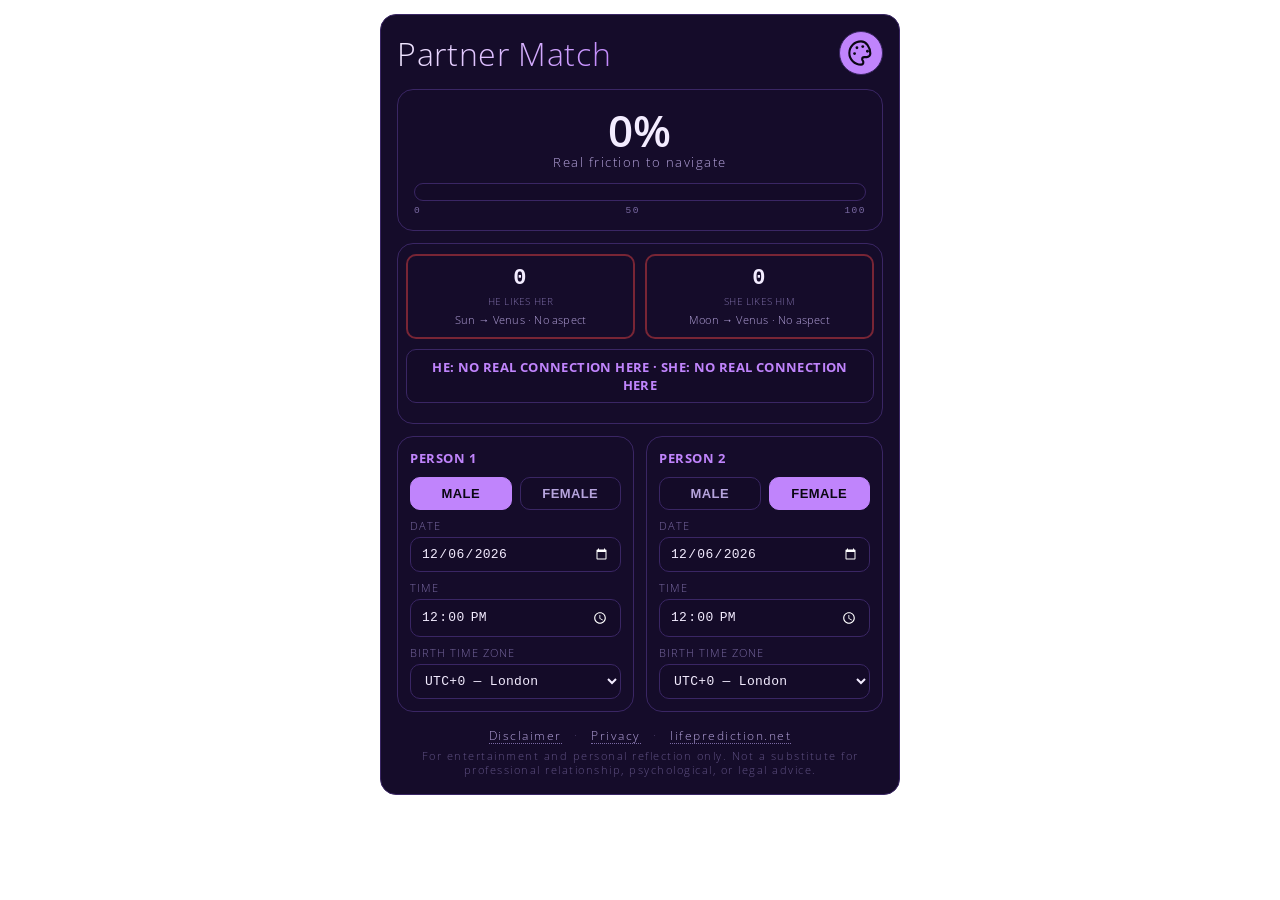
==== commit 4de45754: "Add files via upload" ====
--- a/partner-match.html
+++ b/partner-match.html
@@ -124,7 +124,7 @@
       </div>
       <div class="pm-row">
         <div class="pm-field">
-          <label for="pm-p1-utc">UTC offset</label>
+          <label for="pm-p1-utc">Birth time zone</label>
           <select id="pm-p1-utc"></select>
         </div>
       </div>
@@ -150,7 +150,7 @@
       </div>
       <div class="pm-row">
         <div class="pm-field">
-          <label for="pm-p2-utc">UTC offset</label>
+          <label for="pm-p2-utc">Birth time zone</label>
           <select id="pm-p2-utc"></select>
         </div>
       </div>
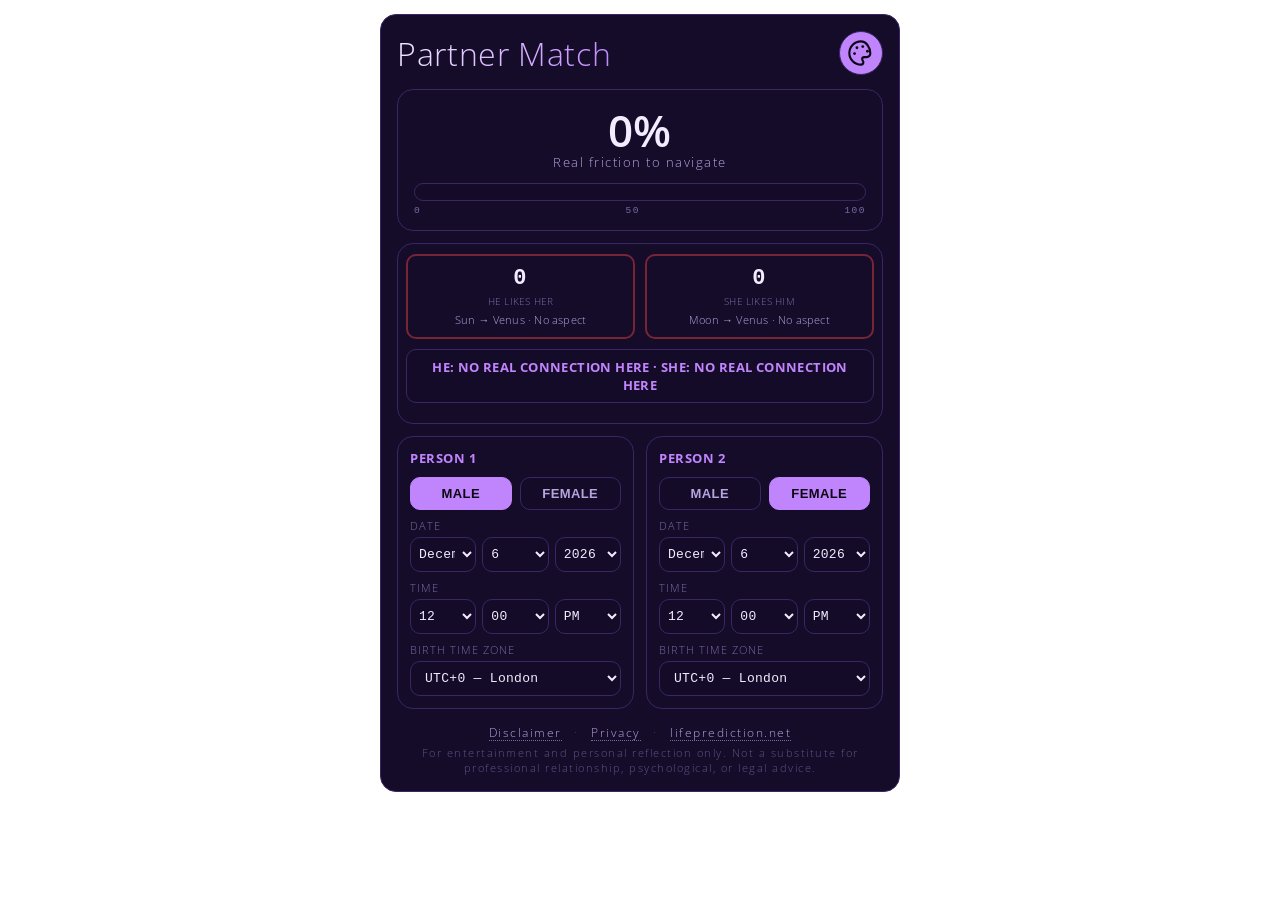
==== commit 5c1c0c7a: "Add files via upload" ====
--- a/partner-match.html
+++ b/partner-match.html
@@ -19,12 +19,18 @@
     display:block; font-size:11px; color:var(--text-faint);
     text-transform:uppercase; letter-spacing:1px; margin-bottom:4px;
   }
-  .pm-field input[type="date"], .pm-field input[type="time"], .pm-field select{
+  .pm-field select{
     width:100%; font-family:var(--font-mono); font-size:13px; letter-spacing:.3px;
     padding:8px 10px; border:1px solid var(--card-border); border-radius:var(--radius-sm);
-    background:var(--bg-1); color:var(--text-hi); color-scheme:dark;
+    background:var(--bg-1); color:var(--text-hi);
   }
   .pm-field input:focus, .pm-field select:focus{ outline:2px solid var(--accent); outline-offset:1px; }
+  .pm-dob-row, .pm-tob-row{ display:flex; gap:6px; }
+  .pm-dob-row select, .pm-tob-row select{
+    width:100%; font-family:var(--font-mono); font-size:13px; letter-spacing:.3px;
+    padding:8px 4px; border:1px solid var(--card-border); border-radius:var(--radius-sm);
+    background:var(--bg-1); color:var(--text-hi);
+  }
   .pm-person-label{
     font-size:13px; font-weight:700; letter-spacing:.5px; color:var(--accent);
     text-transform:uppercase; margin:0 0 10px;
@@ -112,14 +118,22 @@
       </div>
       <div class="pm-row">
         <div class="pm-field">
-          <label for="pm-p1-date">Date</label>
-          <input type="date" id="pm-p1-date" min="1900-01-01" max="2060-12-31">
+          <label for="pm-p1-month">Date</label>
+          <div class="pm-dob-row">
+            <select id="pm-p1-month"><option value="" disabled selected>Month</option></select>
+            <select id="pm-p1-day"><option value="" disabled selected>Day</option></select>
+            <select id="pm-p1-year"><option value="" disabled selected>Year</option></select>
+          </div>
         </div>
       </div>
       <div class="pm-row">
         <div class="pm-field">
-          <label for="pm-p1-time">Time</label>
-          <input type="time" id="pm-p1-time">
+          <label for="pm-p1-hour">Time</label>
+          <div class="pm-tob-row">
+            <select id="pm-p1-hour"><option value="" disabled selected>Hour</option></select>
+            <select id="pm-p1-minute"><option value="" disabled selected>Min</option></select>
+            <select id="pm-p1-ampm"><option value="" disabled selected>AM/PM</option></select>
+          </div>
         </div>
       </div>
       <div class="pm-row">
@@ -138,14 +152,22 @@
       </div>
       <div class="pm-row">
         <div class="pm-field">
-          <label for="pm-p2-date">Date</label>
-          <input type="date" id="pm-p2-date" min="1900-01-01" max="2060-12-31">
+          <label for="pm-p2-month">Date</label>
+          <div class="pm-dob-row">
+            <select id="pm-p2-month"><option value="" disabled selected>Month</option></select>
+            <select id="pm-p2-day"><option value="" disabled selected>Day</option></select>
+            <select id="pm-p2-year"><option value="" disabled selected>Year</option></select>
+          </div>
         </div>
       </div>
       <div class="pm-row">
         <div class="pm-field">
-          <label for="pm-p2-time">Time</label>
-          <input type="time" id="pm-p2-time">
+          <label for="pm-p2-hour">Time</label>
+          <div class="pm-tob-row">
+            <select id="pm-p2-hour"><option value="" disabled selected>Hour</option></select>
+            <select id="pm-p2-minute"><option value="" disabled selected>Min</option></select>
+            <select id="pm-p2-ampm"><option value="" disabled selected>AM/PM</option></select>
+          </div>
         </div>
       </div>
       <div class="pm-row">
@@ -383,11 +405,76 @@
     { v: 13, city: "Apia" }, { v: 14, city: "Kiritimati" }
   ];
 
-  var p1Date = document.getElementById("pm-p1-date");
-  var p1Time = document.getElementById("pm-p1-time");
+  function makeDateTimePicker(prefix) {
+    var monthSel = document.getElementById(prefix + "-month");
+    var daySel = document.getElementById(prefix + "-day");
+    var yearSel = document.getElementById(prefix + "-year");
+    var hourSel = document.getElementById(prefix + "-hour");
+    var minSel = document.getElementById(prefix + "-minute");
+    var ampmSel = document.getElementById(prefix + "-ampm");
+
+    var MONTHS = ["January","February","March","April","May","June","July","August","September","October","November","December"];
+    MONTHS.forEach(function (name, i) {
+      var opt = document.createElement("option");
+      opt.value = i + 1; opt.textContent = name;
+      monthSel.appendChild(opt);
+    });
+    for (var d = 1; d <= 31; d++) {
+      var opt = document.createElement("option");
+      opt.value = d; opt.textContent = d;
+      daySel.appendChild(opt);
+    }
+    for (var y = 2060; y >= 1900; y--) {
+      var opt = document.createElement("option");
+      opt.value = y; opt.textContent = y;
+      yearSel.appendChild(opt);
+    }
+    for (var h = 1; h <= 12; h++) {
+      var opt = document.createElement("option");
+      opt.value = h; opt.textContent = (h < 10 ? "0" + h : h);
+      hourSel.appendChild(opt);
+    }
+    for (var m = 0; m <= 59; m++) {
+      var opt = document.createElement("option");
+      opt.value = m; opt.textContent = (m < 10 ? "0" + m : m);
+      minSel.appendChild(opt);
+    }
+    ["AM", "PM"].forEach(function (p) {
+      var opt = document.createElement("option");
+      opt.value = p; opt.textContent = p;
+      ampmSel.appendChild(opt);
+    });
+
+    return {
+      elements: [monthSel, daySel, yearSel, hourSel, minSel, ampmSel],
+      setDate: function (year, month, day) {
+        yearSel.value = year; monthSel.value = month; daySel.value = day;
+      },
+      setTime: function (hour24, minute) {
+        var hour12 = hour24 % 12; if (hour12 === 0) hour12 = 12;
+        hourSel.value = hour12; minSel.value = minute;
+        ampmSel.value = hour24 >= 12 ? "PM" : "AM";
+      },
+      get dateValue() {
+        if (!monthSel.value || !daySel.value || !yearSel.value) return "";
+        return yearSel.value + "-" + monthSel.value + "-" + daySel.value;
+      },
+      get timeValue() {
+        if (!hourSel.value || !minSel.value || !ampmSel.value) return "";
+        var hour24 = parseInt(hourSel.value, 10) % 12;
+        if (ampmSel.value === "PM") hour24 += 12;
+        return hour24 + ":" + minSel.value;
+      }
+    };
+  }
+
+  var p1Picker = makeDateTimePicker("pm-p1");
+  var p2Picker = makeDateTimePicker("pm-p2");
+  var p1Date = { get value() { return p1Picker.dateValue; } };
+  var p1Time = { get value() { return p1Picker.timeValue; } };
   var p1Utc = document.getElementById("pm-p1-utc");
-  var p2Date = document.getElementById("pm-p2-date");
-  var p2Time = document.getElementById("pm-p2-time");
+  var p2Date = { get value() { return p2Picker.dateValue; } };
+  var p2Time = { get value() { return p2Picker.timeValue; } };
   var p2Utc = document.getElementById("pm-p2-utc");
   var errorEl = document.getElementById("pm-error");
   var pctEl = document.getElementById("pm-pct");
@@ -421,8 +508,10 @@
       sel.appendChild(opt);
     });
   });
-  p1Date.value = todayStr; p2Date.value = todayStr;
-  p1Time.value = "12:00"; p2Time.value = "12:00";
+  p1Picker.setDate(now.getFullYear(), now.getMonth() + 1, now.getDate());
+  p2Picker.setDate(now.getFullYear(), now.getMonth() + 1, now.getDate());
+  p1Picker.setTime(12, 0);
+  p2Picker.setTime(12, 0);
 
   function showError(msg) { errorEl.textContent = msg; errorEl.style.display = "block"; }
   function clearError() { errorEl.style.display = "none"; errorEl.textContent = ""; }
@@ -486,7 +575,7 @@
     }
   }
 
-  [p1Date, p1Time, p1Utc, p2Date, p2Time, p2Utc].forEach(function (el) {
+  p1Picker.elements.concat(p2Picker.elements, [p1Utc, p2Utc]).forEach(function (el) {
     el.addEventListener("change", tryCompute);
   });
 
